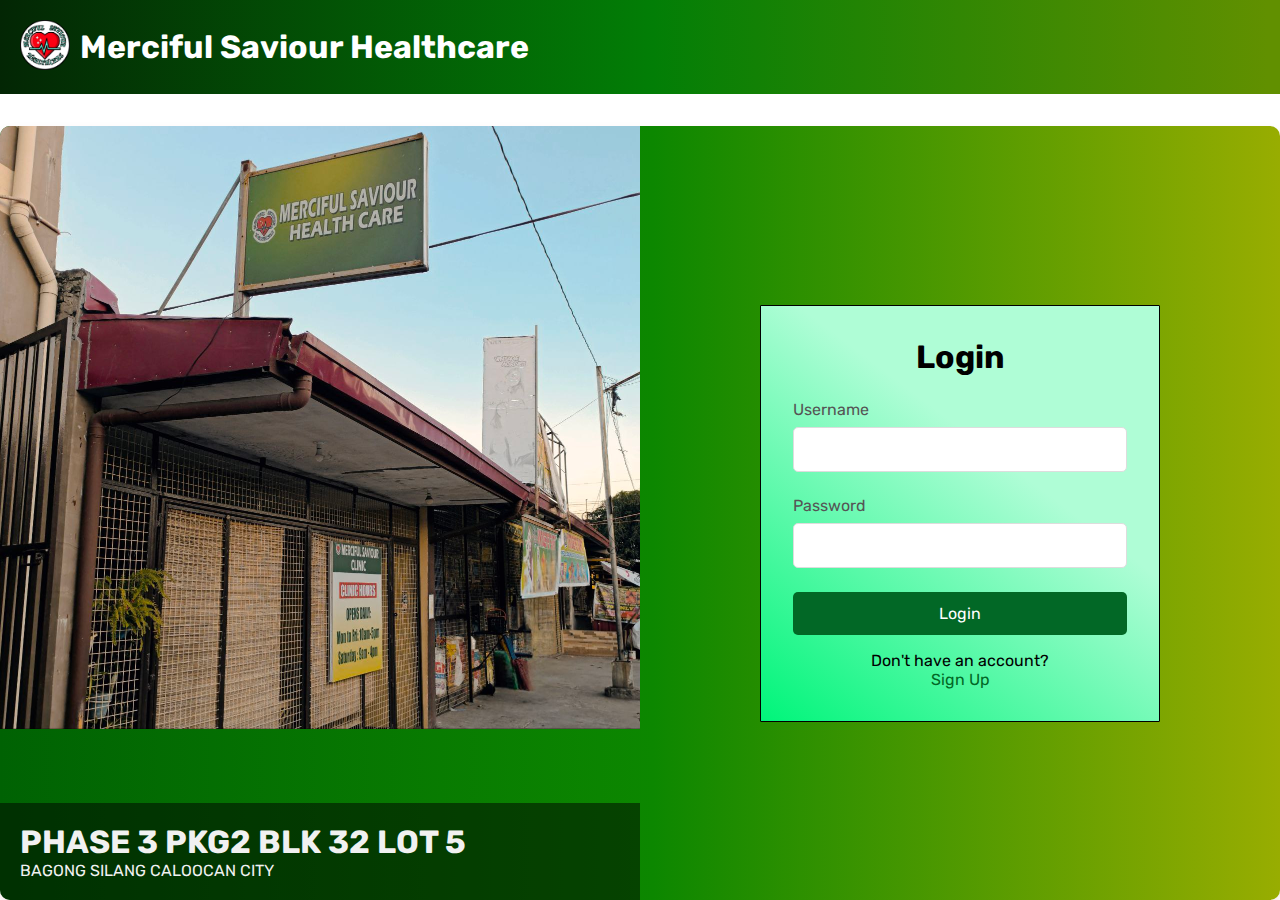
==== index.html @ 0c46adb1 "Add files via upload" ====
<!DOCTYPE html>
<html lang="en">
  <head>
    <meta charset="UTF-8" />
    <meta name="viewport" content="width=device-width, initial-scale=1.0" />
    <title>Merciful Saviour Healthcare</title>
    <link rel="stylesheet" href="assets/css/index.css" />
    <link rel="icon" type="image/x-icon" href="assets/images/MSHLogo.png" />
    <link rel="preconnect" href="https://fonts.googleapis.com" />
    <link rel="preconnect" href="https://fonts.gstatic.com" crossorigin />
    <link
      href="https://fonts.googleapis.com/css2?family=Rubik:ital,wght@0,300..900;1,300..900&display=swap"
      rel="stylesheet"
    />
  </head>

  <body>
    <header>
      <div class="logo">
        <img src="assets/images/MSHLogo.png" alt="Company Logo" />
      </div>
      <div class="company-name">
        <h1>Merciful Saviour Healthcare</h1>
      </div>
    </header>

    <div class="container">
      <div class="row">
        <div class="col1">
          <div class="slider">
            <img class="slide" src="assets/images/img7.jpg" alt="Slide 1" />
            <div class="content">
              <h1>PHASE 3 PKG2 BLK 32 LOT 5</h1>
              <p>BAGONG SILANG CALOOCAN CITY</p>
            </div>
          </div>
        </div>

        <!-- Login Form -->
        <div class="col2">
          <form class="login-form" action="/login" method="post">
            <h1>Login</h1>
            <div class="input-group">
              <label for="username">Username</label>
              <input type="text" id="username" name="username" required />
            </div>
            <div class="input-group">
              <label for="password">Password</label>
              <input type="password" id="password" name="password" required />
            </div>
            <div class="button-group">
              <button type="button" class="login">Login</button>
              <p>Don't have an account?</p>
              <a
                href="#"
                onclick="document.getElementById('signupModal').style.display='block'"
                >Sign Up</a
              >
            </div>
          </form>
        </div>
      </div>
    </div>
    <!-- Sign Up Modal -->
    <div id="signupModal" class="modal">
      <div class="modal-content card">
        <header class="modal-header teal">
          <h2>Sign-up</h2>
          <span
            onclick="document.getElementById('signupModal').style.display='none'"
            class="close-button"
            >&times;</span
          >
        </header>
        <div class="modal-body">
          <form class="signup-form" action="/signup" method="post">
            <h3>Please fill the form properly</h3>
            <div class="input-group">
              <label for="first_name">First Name:</label>
              <input type="text" id="first_name" name="first_name" required />
            </div>
            <div class="input-group">
              <label for="middle_name">Middle Name:</label>
              <input type="text" id="middle_name" name="middle_name" />
            </div>
            <div class="input-group">
              <label for="email">Email:</label>
              <input type="email" id="email" name="email" required />
            </div>
            <div class="input-group">
              <label for="phone">Phone:</label>
              <input
                type="text"
                id="phone"
                name="phone"
                maxlength="13"
                oninput="validateInput()"
                value="+63 "
                required
              />
            </div>
            <div class="input-group">
              <label for="username">Username:</label>
              <input type="text" id="username" name="username" required />
            </div>
            <div class="input-group">
              <label for="password">Password:</label>
              <input type="password" id="password" name="password" required />
            </div>
            <div class="button-group">
              <button class="signup" type="button">Sign Up</button>
            </div>
          </form>
        </div>
        <footer class="modal-footer teal">
          <p></p>
        </footer>
      </div>
    </div>

    <div
      class="loader"
      style="
        position: absolute;
        width: 100vw;
        background-color: rgb(1, 41, 9);
        height: 100vh;
        display: none;
      "
    >
      <img
        src="assets/images/logooo.png"
        style="
          width: auto;
          height: 30%;

          position: absolute;
          top: 50%;
          left: 50%;
          transform: translate(-50%, -50%);
        "
      />
    </div>

    <script src="assets/script/main.js"></script>
  </body>
</html>
---- assets/css/index.css ----
* {
  padding: 0;
  margin: 0;
  box-sizing: border-box;
  font-family: "Rubik", sans-serif;
}

body {
  height: 100vh;
  width: 100vw;
  display: flex;
  align-items: center;
  justify-content: center;
  margin: 0;
}

.container {
  height: 86%;
  width: 100%;
  box-shadow: 0 4px 8px rgba(145, 24, 24, 0.1);
  border-radius: 10px;
  overflow: hidden;
  display: flex;
  background: linear-gradient(
    90deg,
    rgba(0, 98, 3, 1) 0%,
    rgba(12, 135, 0, 1) 51%,
    rgba(152, 173, 1, 1) 100%
  );
  position: relative;
  top: 50%;
  left: 50%;
  transform: translate(-50%, -50%);
}

.container .content {
  position: absolute;
  bottom: 0;
  background: rgba(0, 0, 0, 0.5);
  color: #f1f1f1;
  width: 100%;
  padding: 20px;
}

.row {
  display: flex;
  width: 100%;
  height: 100%;
}

.col1 {
  width: 50%;
  overflow: hidden;
  position: relative;
}

.col1 img {
  width: 100%;
  height: 100%;
  object-fit: cover;
}

.col2 {
  width: 50%;
  display: flex;
  align-items: center;
  justify-content: center;
  color: #000000;
}

/*****LOG-IN FORM SECTION*****/

.login-form {
  width: 100%;
  max-width: 400px;
  background: rgb(175, 253, 214);
  background: linear-gradient(
    217deg,
    rgba(175, 253, 214, 1) 38%,
    rgba(0, 245, 122, 1) 100%
  );
  padding: 2rem;
  border-radius: 1px;
  display: flex;
  flex-direction: column;
  align-items: center;
  color: black;
  border: 1px solid black;
}

.login-form h1 {
  font-size: 2rem;
  margin-bottom: 1.5rem;
  color: #000000;
}

.login-form .input-group {
  width: 100%;
  margin-bottom: 1.5rem;
}

.login-form .input-group label {
  display: block;
  margin-bottom: 0.5rem;
  color: #555;
}

.login-form .input-group input {
  width: 100%;
  padding: 0.75rem;
  border: 1px solid #ddd;
  border-radius: 5px;
  font-size: 1rem;
  color: #333;
}

.login-form .input-group input:focus {
  border-color: #026826;
  outline: none;
}

.login-form .button-group {
  width: 100%;
  display: flex;
  flex-direction: column;
  align-items: center;
}

.login-form .button-group .login {
  width: 100%;
  padding: 0.75rem;
  background-color: #026826;
  border: none;
  border-radius: 5px;
  color: #fff;
  font-size: 1rem;
  cursor: pointer;
  margin-bottom: 1rem;
  transition: background-color 0.3s ease;
}

.login-form .button-group .login:hover {
  background-color: #024f20;
}

.login-form .button-group a {
  color: #026826;
  text-decoration: none;
  font-size: 1rem;
  transition: color 0.3s ease;
}

.login-form .button-group a:hover {
  color: #024f20;
}

/*****END OF LOG-IN FORM SECTION*****/

header {
  text-align: center;
  background: linear-gradient(
    90deg,
    rgba(3, 38, 4, 1) 0%,
    rgba(2, 126, 6, 1) 51%,
    rgba(97, 144, 0, 1) 99%
  );
  color: #fff;
  padding: 20px;
  display: flex;
  align-items: center;

  text-align: center;
  position: absolute;
  top: 0;
  width: 100vw;
}

.logo img {
  width: 50px;
  height: auto;
  margin-right: 10px;
}

.company-name h1 {
  margin: 0;
  font-size: 2em;
  display: flex;
  align-items: center;
}

@media screen and (max-width: 400px) {
  .topnav a {
    float: none;
    width: 100%;
  }
}

footer {
  background-color: #026826;
  color: white;
  padding: 10px;
  text-align: center;
  position: fixed;
  bottom: 0;
  width: 100%;
  height: 20px;
}

@media screen and (max-width: 600px) {
  .column {
    flex-basis: 100%;
  }
}

.modal {
  display: none;
  position: fixed;
  z-index: 1;
  padding-top: 100px;
  left: 0;
  top: 1;
  width: 100%;
  height: 100vh;
  overflow: auto;
  background-color: rgba(0, 0, 0, 0.4);
  padding-top: 40px;
}

.modal-content {
  max-width: 900px;
  width: 100%;
  border-radius: 6px;
  padding: 30px;
  margin: 0 15px;
  background: rgb(175, 253, 214);
  background: linear-gradient(
    217deg,
    rgba(175, 253, 214, 1) 38%,
    rgba(0, 245, 122, 1) 100%
  );
  margin: auto;
  border: 1px solid #014418;
  width: 100%;
  max-width: 500px;
  border-radius: 10px;
  animation: modalopen 0.5s;
  text-align: center;
  color: #000000;
  position: relative;
  top: 65%;
  left: 20%;
  transform: translate(-50%, -50%);
  box-shadow: 0 4px 8px rgba(0, 0, 0, 0.2);
  padding: 5px 0;
  text-align: center;
}

.modal-footer {
  background-color: #026826;
  color: white;
  padding: 1px;
  text-align: center;
  width: 100%;
  max-width: 500px;
  margin: auto;
  border-radius: 10px 10px 0 0;
  position: absolute;
  border-radius: 0 0 10px 10px;
}

.modal-header {
  display: flex;
  text-align: center;
  justify-content: center;
  align-items: center;
  margin: auto;
  border-radius: 10px 10px 0 0;
  position: absolute;
  width: 100%;
  z-index: 5;
}

.modal-header h2 {
  margin: 0;
}

.modal-header .close-button {
  cursor: pointer;
  font-size: 30px;
  position: absolute;
  right: 20px;
}

.modal-body {
  padding: 1px;
  position: relative;
  display: block;
  left: 9%;
  width: 100%;
  overflow: hidden;
}

.close-button {
  cursor: pointer;
  font-size: 24px;
  padding-left: 10px;
}

@keyframes modalopen {
  from {
    opacity: 0;
    transform: translate(-50%, -40%);
  }
  to {
    opacity: 1;
    transform: translate(-50%, -50%);
  }
}

/* Ensuring the modal remains responsive on smaller screens */
@media (max-width: 600px) {
  .modal-content {
    width: 90%;
    padding: 15px;
  }
}

/* Sign Up Button */
.button-group .signup {
  width: 100%;
  padding: 0.75rem;
  background-color: #005f3c; /* Slightly different shade for signup */
  border: none;
  border-radius: 5px;
  color: #fff;
  font-size: 1rem;
  cursor: pointer;
  margin-top: 1rem; /* Adjust margin as needed */
  transition: background-color 0.3s ease;
}

.button-group .signup:hover {
  background-color: #004f31; /* Darker shade on hover */
}

/* Sign-up Form Styles */
.signup-form {
  width: 100%;
  max-width: 400px;
  background: rgb(175, 253, 214);
  background: linear-gradient(
    217deg,
    rgba(175, 253, 214, 1) 38%,
    rgba(0, 245, 122, 1) 100%
  );
  padding: 2rem;
  border-radius: 1px;
  display: flex;
  flex-direction: column;
  align-items: center;
  color: black;
  position: relative;
  margin-top: 33px;
  overflow: hidden;
}

.signup-form h3 {
  font-size: 1.5rem;
  margin-bottom: 1.5rem;
  color: #000000;
}

.signup-form .input-group {
  width: 100%;
  margin-bottom: 1.5rem;
}

.signup-form .input-group label {
  display: block;
  margin-bottom: 0.5rem;
  color: #555;
}

.signup-form .input-group input {
  width: 100%;
  padding: 0.75rem;
  border: 1px solid #ddd;
  border-radius: 5px;
  font-size: 1rem;
  color: #333;
}

.signup-form .input-group input:focus {
  border-color: #026826;
  outline: none;
}

.signup-form .button-group {
  width: 100%;
  display: flex;
  flex-direction: column;
  align-items: center;
}

.signup-form .button-group .signup {
  width: 100%;
  padding: 0.75rem;
  background-color: #005f3c; /* Slightly different shade for signup */
  border: none;
  border-radius: 5px;
  color: #fff;
  font-size: 1rem;
  cursor: pointer;
  margin-top: 1rem; /* Adjust margin as needed */
  transition: background-color 0.3s ease;
}

.signup-form .button-group .signup:hover {
  background-color: #004f31; /* Darker shade on hover */
}
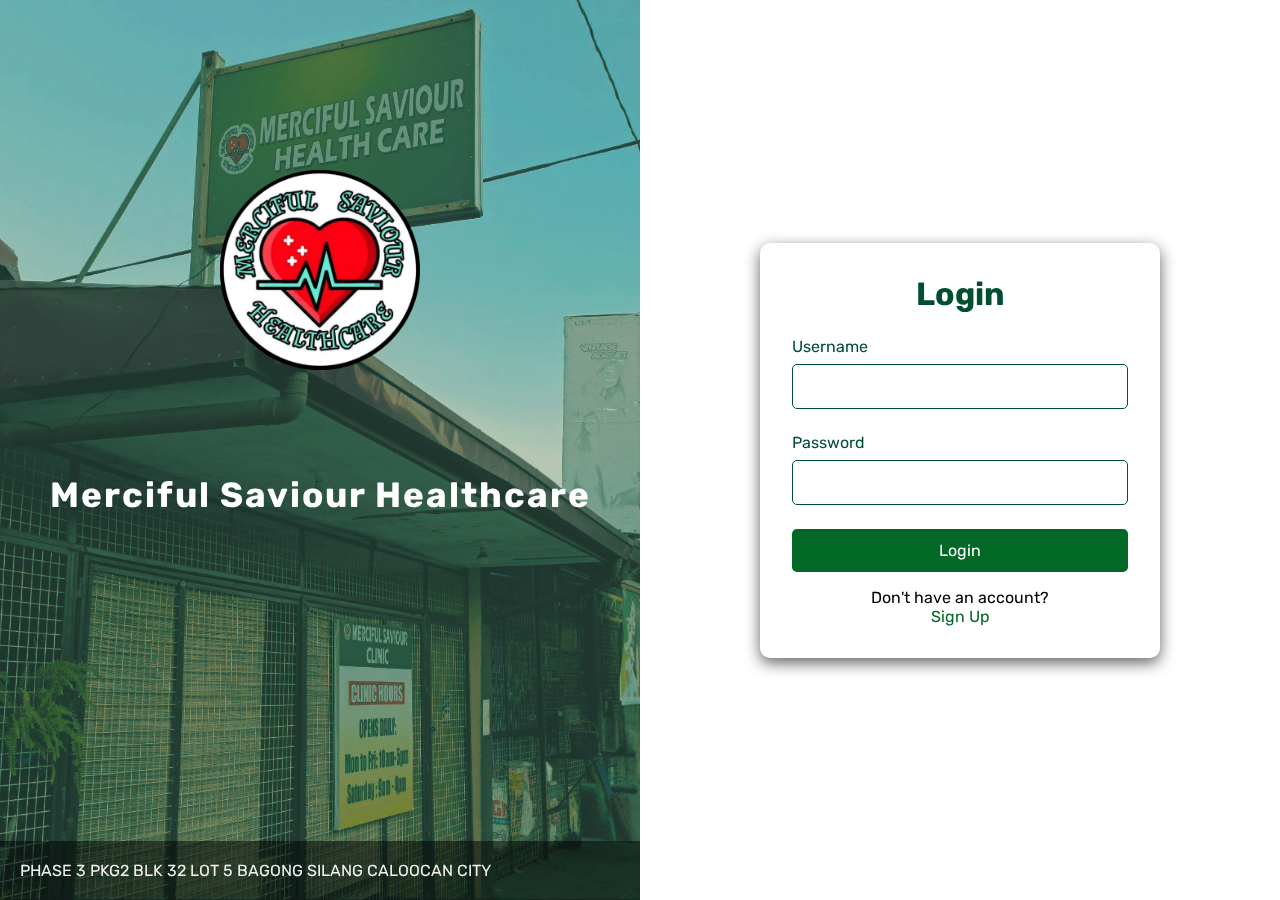
==== commit 3c9a118a: "Add files via upload" ====
--- a/index.html
+++ b/index.html
@@ -15,24 +15,21 @@
   </head>
 
   <body>
-    <header>
-      <div class="logo">
-        <img src="assets/images/MSHLogo.png" alt="Company Logo" />
-      </div>
-      <div class="company-name">
-        <h1>Merciful Saviour Healthcare</h1>
-      </div>
-    </header>
-
     <div class="container">
       <div class="row">
         <div class="col1">
-          <div class="slider">
-            <img class="slide" src="assets/images/img7.jpg" alt="Slide 1" />
-            <div class="content">
-              <h1>PHASE 3 PKG2 BLK 32 LOT 5</h1>
-              <p>BAGONG SILANG CALOOCAN CITY</p>
-            </div>
+          <div class="logoDesktop">
+            <img
+              class="logo"
+              src="assets/images/MSHLogo.png"
+              alt="adfadawdawd"
+            />
+            <h1>Merciful Saviour Healthcare</h1>
+          </div>
+          <img class="slide" src="assets/images/img7.jpg" alt="Slide 1" />
+          <div class="overlay"></div>
+          <div class="content">
+            <p>PHASE 3 PKG2 BLK 32 LOT 5 BAGONG SILANG CALOOCAN CITY</p>
           </div>
         </div>
 
@@ -122,6 +119,8 @@
       class="loader"
       style="
         position: absolute;
+        top: 0;
+        z-index: 100;
         width: 100vw;
         background-color: rgb(1, 41, 9);
         height: 100vh;
--- a/assets/css/index.css
+++ b/assets/css/index.css
@@ -5,59 +5,70 @@
   font-family: "Rubik", sans-serif;
 }
 
-body {
+.container {
   height: 100vh;
   width: 100vw;
-  display: flex;
-  align-items: center;
-  justify-content: center;
-  margin: 0;
-}
-
-.container {
-  height: 86%;
-  width: 100%;
-  box-shadow: 0 4px 8px rgba(145, 24, 24, 0.1);
-  border-radius: 10px;
+}
+
+.row {
+  display: flex;
+  width: 100%;
+  height: 100%;
+}
+
+.col1 {
+  width: 50%;
   overflow: hidden;
-  display: flex;
-  background: linear-gradient(
-    90deg,
-    rgba(0, 98, 3, 1) 0%,
-    rgba(12, 135, 0, 1) 51%,
-    rgba(152, 173, 1, 1) 100%
-  );
-  position: relative;
-  top: 50%;
-  left: 50%;
-  transform: translate(-50%, -50%);
-}
-
-.container .content {
+}
+.col1 .content {
   position: absolute;
   bottom: 0;
   background: rgba(0, 0, 0, 0.5);
   color: #f1f1f1;
-  width: 100%;
+  width: 50%;
   padding: 20px;
 }
-
-.row {
-  display: flex;
-  width: 100%;
-  height: 100%;
-}
-
-.col1 {
-  width: 50%;
-  overflow: hidden;
-  position: relative;
-}
-
-.col1 img {
+.col1 .slide {
   width: 100%;
   height: 100%;
   object-fit: cover;
+  opacity: 0.6;
+}
+.col1 .overlay {
+  background-color: #004f31;
+  width: 50%;
+  height: 100%;
+  mix-blend-mode: overlay;
+  opacity: 0.7;
+  position: absolute;
+  top: 0;
+}
+.col1 .logoDesktop {
+  width: 50%;
+  height: 100%;
+  z-index: 11;
+  position: absolute;
+  top: 0;
+}
+.logoDesktop .logo {
+  width: 200px;
+  height: auto;
+  position: absolute;
+  top: 30%;
+  left: 50%;
+  transform: translate(-50%, -50%);
+}
+.logoDesktop h1 {
+  color: #fff;
+  position: absolute;
+  top: 55%;
+  left: 50%;
+  transform: translate(-50%, -50%);
+  width: 100%;
+  height: auto;
+  font-size: 35px;
+  letter-spacing: 2px;
+  text-align: center;
 }
 
 .col2 {
@@ -73,25 +84,19 @@
 .login-form {
   width: 100%;
   max-width: 400px;
-  background: rgb(175, 253, 214);
-  background: linear-gradient(
-    217deg,
-    rgba(175, 253, 214, 1) 38%,
-    rgba(0, 245, 122, 1) 100%
-  );
   padding: 2rem;
-  border-radius: 1px;
   display: flex;
   flex-direction: column;
   align-items: center;
   color: black;
-  border: 1px solid black;
+  border-radius: 10px;
+  box-shadow: 0 5px 15px 0 rgba(0, 0, 0, 0.61);
 }
 
 .login-form h1 {
   font-size: 2rem;
   margin-bottom: 1.5rem;
-  color: #000000;
+  color: #004f31;
 }
 
 .login-form .input-group {
@@ -102,13 +107,13 @@
 .login-form .input-group label {
   display: block;
   margin-bottom: 0.5rem;
-  color: #555;
+  color: #004f31;
 }
 
 .login-form .input-group input {
   width: 100%;
   padding: 0.75rem;
-  border: 1px solid #ddd;
+  border: 1px solid #004f31;
   border-radius: 5px;
   font-size: 1rem;
   color: #333;
@@ -154,58 +159,6 @@
   color: #024f20;
 }
 
-/*****END OF LOG-IN FORM SECTION*****/
-
-header {
-  text-align: center;
-  background: linear-gradient(
-    90deg,
-    rgba(3, 38, 4, 1) 0%,
-    rgba(2, 126, 6, 1) 51%,
-    rgba(97, 144, 0, 1) 99%
-  );
-  color: #fff;
-  padding: 20px;
-  display: flex;
-  align-items: center;
-
-  text-align: center;
-  position: absolute;
-  top: 0;
-  width: 100vw;
-}
-
-.logo img {
-  width: 50px;
-  height: auto;
-  margin-right: 10px;
-}
-
-.company-name h1 {
-  margin: 0;
-  font-size: 2em;
-  display: flex;
-  align-items: center;
-}
-
-@media screen and (max-width: 400px) {
-  .topnav a {
-    float: none;
-    width: 100%;
-  }
-}
-
-footer {
-  background-color: #026826;
-  color: white;
-  padding: 10px;
-  text-align: center;
-  position: fixed;
-  bottom: 0;
-  width: 100%;
-  height: 20px;
-}
-
 @media screen and (max-width: 600px) {
   .column {
     flex-basis: 100%;
@@ -214,15 +167,14 @@
 
 .modal {
   display: none;
-  position: fixed;
-  z-index: 1;
-  padding-top: 100px;
+  position: absolute;
+  z-index: 100;
   left: 0;
-  top: 1;
+  top: 0;
   width: 100%;
   height: 100vh;
   overflow: auto;
-  background-color: rgba(0, 0, 0, 0.4);
+  background-color: rgba(0, 0, 0, 0.7);
   padding-top: 40px;
 }
 
@@ -418,3 +370,86 @@
 .signup-form .button-group .signup:hover {
   background-color: #004f31; /* Darker shade on hover */
 }
+
+@media (max-width: 576px) {
+  .col1 {
+    display: none;
+    overflow: none;
+  }
+
+  .col2 {
+    width: 100%;
+  }
+
+  .login-form {
+    width: 80%;
+  }
+
+  .modal {
+    display: flex;
+    position: absolute;
+    z-index: 100;
+    left: 0;
+    top: 0;
+    width: 100%;
+    height: 100%;
+    overflow: auto;
+    background-color: rgba(0, 0, 0, 0.7);
+  }
+
+  .modal-content {
+    width: 80%;
+    border-radius: 6px;
+    padding: 0;
+    margin: 0;
+    background: #fff;
+    margin: 0;
+    border: 1px solid #014418;
+    animation: modalopen 0.5s;
+    text-align: center;
+    color: #004f31;
+    position: absolute;
+    top: 80%;
+    left: 50%;
+    transform: translate(-50%, -50%);
+    box-shadow: 0 4px 8px rgba(0, 0, 0, 0.2);
+    padding: 5px 0;
+    text-align: center;
+    margin-bottom: 5rem;
+    display: flex;
+  }
+
+  .signup-form {
+    width: 80%;
+    background: #fff;
+    padding: 2rem;
+    border-radius: 1px;
+    display: flex;
+    flex-direction: column;
+    align-items: center;
+    color: #004f31;
+    position: relative;
+    margin-top: 33px;
+    overflow: hidden;
+  }
+
+  .signup-form h3 {
+    color: #004f31;
+  }
+
+  .signup-form .input-group label {
+    display: block;
+    margin-bottom: 0.5rem;
+    color: #004f31;
+  }
+
+  .signup-form .input-group input {
+    width: 100%;
+    padding: 0.75rem;
+    border: 2px solid #004f31;
+    border-radius: 5px;
+    font-size: 1rem;
+    color: #333;
+    height: 40px;
+  }
+}
